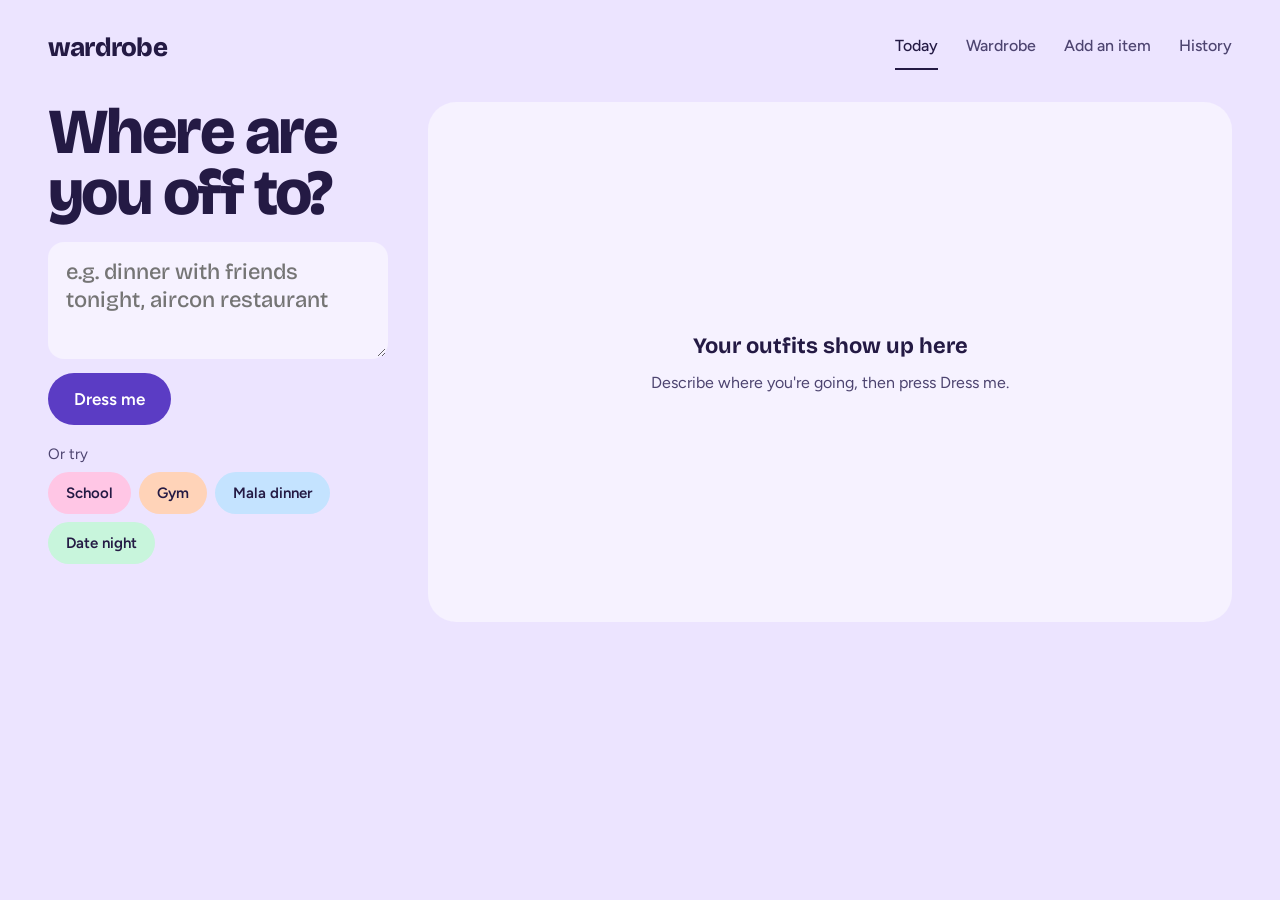
==== web/index.html @ 21bcca90 "Website, feedback loop, swap, thumbnails, docs and cleanup" ====
<!doctype html>
<html lang="en">
<head>
<meta charset="utf-8">
<meta name="viewport" content="width=device-width, initial-scale=1">
<title>Today — wardrobe</title>
<link rel="preconnect" href="https://fonts.googleapis.com">
<link rel="stylesheet" href="https://fonts.googleapis.com/css2?family=Bricolage+Grotesque:opsz,wght@12..96,500;12..96,700;12..96,800&family=Figtree:wght@400;500;600&display=swap">
<link rel="stylesheet" href="style.css?v=31">
</head>
<body>
<header class="site-header">
  <a class="wordmark" href="index.html">wardrobe</a>
  <nav class="site-nav" aria-label="Main">
    <a href="index.html" aria-current="page">Today</a>
    <a href="wardrobe.html">Wardrobe</a>
    <a href="add.html">Add an item</a>
    <a href="history.html">History</a>
  </nav>
</header>

<main class="layout">
  <section class="side" aria-labelledby="ask">
    <h1 class="big" id="ask">Where are you off to?</h1>
    <form id="askForm" style="display: flex; flex-direction: column; gap: 14px">
      <label for="request" class="visually-hidden">Describe your day</label>
      <textarea id="request" class="field" rows="3" placeholder="e.g. dinner with friends tonight, aircon restaurant" required></textarea>
      <button class="btn" id="dressBtn" type="submit" style="align-self: flex-start">Dress me</button>
    </form>
    <div style="display: flex; flex-direction: column; gap: 6px">
      <span class="small muted">Or try</span>
      <div style="display: flex; flex-wrap: wrap; gap: 8px" id="ideas">
        <button type="button" class="chip top">School</button>
        <button type="button" class="chip bottom">Gym</button>
        <button type="button" class="chip footwear">Mala dinner</button>
        <button type="button" class="chip peach">Date night</button>
      </div>
    </div>
    <div class="rail-box" id="railBox" hidden>
      <span class="small muted" id="railTitle">Your wardrobe</span>
      <div class="ward">
        <div class="cab" id="cab">
          <div class="inner" id="rail" aria-hidden="true"></div>
          <button class="door l" type="button" aria-label="Open your wardrobe"><span class="knob"></span></button>
          <button class="door r" type="button" aria-label="Open your wardrobe"><span class="knob"></span></button>
        </div>
        <div class="feet"><span></span><span></span></div>
      </div>
    </div>
    <p class="small muted" id="understood" style="margin: auto 0 0"></p>
  </section>

  <section class="stage" aria-label="Outfits" aria-live="polite">
    <div class="board" id="board">
      <div class="board-empty">
        <h2 class="mid" style="color: var(--ink)">Your outfits show up here</h2>
        <p style="margin: 0">Describe where you're going, then press Dress me.</p>
      </div>
    </div>
    <div class="swap-bar" id="swapBar" hidden></div>
    <div class="thumbs" id="thumbs"></div>
  </section>
</main>

<script src="gsap.min.js"></script>
<script src="common.js?v=31"></script>
<script>
// Today: send the request to POST /outfits and lay out the outfits flat-lay style.
// The latest outfits are remembered, so they're still here after you visit another page.
//
// The show (when GSAP loaded and Reduce Motion is off):
//  1. While the AI thinks, the board flicks through your real clothes like a slot machine,
//     and tiles in "Your wardrobe" light up as if it's looking through them.
//  2. When the outfit arrives, the reels stop one by one on the chosen pieces while their
//     tiles in "Your wardrobe" pulse. Switching outfits flies pieces back into the wardrobe
//     and pulls the next ones out.
//  On phones (no wardrobe panel) the pieces drop onto the board instead.
const BOARD_COLOURS = ["var(--footwear)", "var(--top)", "var(--bottom)"];

// Where each piece sits on the board: [left %, top %, width %, rotation°], by slot.
const LAYOUTS = {
  2: { top: [10, 6, 42, -5], bottom: [56, 4, 26, 4] },
  3: { top: [8, 6, 40, -5], bottom: [50, 4, 22, 4], footwear: [74, 30, 17, -8],
       outerwear: [8, 6, 40, -5] },
  4: { outerwear: [4, 4, 34, -6], top: [30, 18, 30, 5], bottom: [62, 2, 16, -3], footwear: [80, 34, 13, 9] },
};
const SLOT_ORDER = ["outerwear", "top", "bottom", "footwear"];
const MOTION = Boolean(window.gsap) && !matchMedia("(prefers-reduced-motion: reduce)").matches;

const form = document.getElementById("askForm");
const textarea = document.getElementById("request");
const button = document.getElementById("dressBtn");
const board = document.getElementById("board");
const thumbs = document.getElementById("thumbs");
const understood = document.getElementById("understood");
const rail = document.getElementById("rail");
const railBox = document.getElementById("railBox");
const swapBar = document.getElementById("swapBar");

// sessions holds the latest request only: [{text, result, picked, votes}]
let sessions = [];
let active = 0;
const current = () => sessions[active];

// ---- Remember today's outfits in this browser ----
const SAVE_KEY = "wardrobe.today";
const today = () => new Date().toDateString();
function save() {
  try { localStorage.setItem(SAVE_KEY, JSON.stringify({ day: today(), sessions, active })); }
  catch (_) { /* storage blocked: outfits just won't be remembered */ }
}
function restore() {
  try {
    const saved = JSON.parse(localStorage.getItem(SAVE_KEY) || "null");
    if (!saved || saved.day !== today() || !Array.isArray(saved.sessions)) return;
    sessions = saved.sessions;
    active = Math.min(saved.active || 0, sessions.length - 1);
    if (sessions.length) showSession(active);
  } catch (_) { /* unreadable: start fresh */ }
}

// ---- "Your wardrobe" panel: every available item as a small tile ----
let wardrobe = [];   // available items from GET /items
async function loadWardrobe() {
  try {
    wardrobe = (await api("/items")).filter((it) => it.available).sort(byItemNumber);
  } catch (_) { return; }   // no wardrobe panel or shuffle; outfits still work
  document.getElementById("railTitle").textContent = `Your wardrobe · ${wardrobe.length}`;
  railBox.hidden = !wardrobe.length;
  buildWardrobe();
  setDoors(false);   // closed at rest; it opens while the AI is picking
}

// The wardrobe cabinet: a simple grid of everything, inside a cabinet of fixed size.
// As the wardrobe grows the tiles shrink to fit (down to a minimum, then it scrolls),
// so the cabinet always stays the same, sensible size. Each tile is a .rail-tile (data-id).
const MIN_TILE = 18, MAX_TILE = 40, GAP = 4;
function buildWardrobe() {
  if (railBox.hidden) return;
  const width = rail.clientWidth - 12, height = rail.clientHeight - 12;   // minus the inner padding
  let size = MIN_TILE, cols = Math.max(1, Math.floor((width + GAP) / (MIN_TILE + GAP)));
  for (let t = MAX_TILE; t >= MIN_TILE; t--) {            // biggest tiles that still fit everything
    const c = Math.max(1, Math.floor((width + GAP) / (t + GAP)));
    const rows = Math.ceil(wardrobe.length / c);
    if (rows * (t * 4 / 3) + (rows - 1) * GAP <= height) { size = t; cols = c; break; }
  }
  rail.style.setProperty("--tile", `${size}px`);
  rail.style.gridTemplateColumns = `repeat(${cols}, var(--tile))`;
  rail.replaceChildren(...wardrobe.map((it) => el("div", { class: `rail-tile ${categoryClass(it)}`, "data-id": it.id, title: itemName(it) },
    el("img", { src: thumbUrl(it), alt: "", decoding: "async" }))));
  markOut();
}
let resizeTimer;
window.addEventListener("resize", () => { clearTimeout(resizeTimer); resizeTimer = setTimeout(buildWardrobe, 200); });

// Doors: closed at rest, swing open when you press Dress me; click them to open or close.
const cab = document.getElementById("cab");
function setDoors(open) {
  cab.classList.toggle("open", open);
  cab.querySelectorAll(".door").forEach((d) => d.setAttribute("aria-label", open ? "Close your wardrobe" : "Open your wardrobe"));
}
cab.querySelectorAll(".door").forEach((d) => d.addEventListener("click", () => setDoors(!cab.classList.contains("open"))));

// Close the doors once the outfit is on the board (a short beat after it lands).
let closeTimer;
function closeDoorsSoon(delay = 900) {
  clearTimeout(closeTimer);
  closeTimer = setTimeout(() => setDoors(false), MOTION ? delay : 0);
}
function openDoors() {
  clearTimeout(closeTimer);
  const wasOpen = cab.classList.contains("open");
  setDoors(true);
  return wasOpen || !MOTION ? 0 : 0.55;   // seconds to wait for the doors to swing open
}
const railVisible = () => MOTION && !railBox.hidden && rail.offsetParent !== null && cab.classList.contains("open");   // hidden on phones / doors shut
const tileFor = (item) => rail.querySelector(`[data-id="${CSS.escape(String(item.id))}"]`);

// Dim the tiles of the pieces currently on the board ("they're out of the wardrobe").
function markOut() {
  const s = current();
  const ids = new Set();
  if (s && s.result.outfits && s.result.outfits[s.picked])
    Object.values(s.result.outfits[s.picked].items).forEach((it) => ids.add(String(it.id)));
  rail.querySelectorAll(".rail-tile").forEach((t) => t.classList.toggle("out", ids.has(t.dataset.id)));
}

function describeConstraints(c) {
  if (!c) return "";
  const bits = [c.formality.join(" or ")];
  if (c.needs_warm_layer) bits.push("cold indoors");
  if (c.is_active) bits.push("active");
  if (c.is_messy) bits.push("messy food");
  if (c.required_color) bits.push(`all ${c.required_color}`);
  return "Reading it as " + bits.join(", ") + ".";
}

function emptyBoard(title, text) {
  board.style.backgroundColor = "";
  board.replaceChildren(el("div", { class: "board-empty" },
    el("h2", { class: "mid", style: "color: var(--ink)" }, title),
    el("p", { style: "margin: 0" }, text)));
}

// ---- 1. Slot machine while the AI thinks (it lands on the outfit when the answer comes) ----
let shuffle = null;   // {timer, slots}
function startShuffle() {
  const byCat = (cat) => wardrobe.filter((it) => it.category === cat);
  const pools = { top: byCat("top"), bottom: byCat("bottom"), footwear: byCat("footwear") };
  if (!MOTION || !pools.top.length || !pools.bottom.length) {
    emptyBoard("Putting outfits together…", "This takes a few seconds.");
    return;
  }
  board.style.backgroundColor = "var(--panel)";
  const slots = ["top", "bottom", "footwear"].filter((slot) => pools[slot].length).map((slot) => {
    const [left, top, width, rot] = LAYOUTS[3][slot];
    const img = el("img", { class: "piece spin", alt: "", "data-slot": slot,
      style: `left: ${left}%; top: ${top}%; width: ${width}%; max-height: 72%` });
    gsap.set(img, { rotation: rot });
    return { slot, img, pool: pools[slot], i: Math.floor(Math.random() * pools[slot].length) };
  });
  board.replaceChildren(...slots.map((s) => s.img),
    el("p", { class: "board-status" }, "Looking through your wardrobe…"));
  const tick = () => {
    slots.forEach((s) => {
      s.i = (s.i + 1 + Math.floor(Math.random() * 3)) % s.pool.length;
      s.img.src = thumbUrl(s.pool[s.i]);
      gsap.fromTo(s.img, { yPercent: -6 }, { yPercent: 0, duration: 0.12, ease: "power1.out" });
    });
    // a few wardrobe tiles light up, as if it's checking them
    if (railVisible()) {
      const tiles = rail.querySelectorAll(".rail-tile");
      for (let k = 0; k < 3; k++) {
        const t = tiles[Math.floor(Math.random() * tiles.length)];
        if (t) gsap.fromTo(t, { scale: 1.25, backgroundColor: "#FFFFFF" },
                              { scale: 1, backgroundColor: "rgba(255,255,255,0)", duration: 0.5, ease: "power2.out", clearProps: "backgroundColor" });
      }
    }
  };
  tick();
  shuffle = { timer: setInterval(tick, 110), slots };
}

// Land the slot machine on the outfit: each reel slows down and stops on the chosen piece,
// one after another (top, bottom, shoes), sliding into that piece's spot with a bounce,
// while its tile in "Your wardrobe" pulses. Resolves once every reel has stopped.
function landShuffle(outfit, colour) {
  if (!shuffle) return Promise.resolve([]);
  const { timer, slots } = shuffle;
  shuffle = null;
  clearInterval(timer);
  const order = SLOT_ORDER.filter((slot) => outfit.items[slot]);
  const layout = LAYOUTS[order.length] || LAYOUTS[4];
  const label = board.querySelector(".board-status");
  if (label) gsap.to(label, { opacity: 0, duration: 0.25, onComplete: () => label.remove() });
  Object.values(outfit.items).forEach((it) => { new Image().src = imageUrl(it); });   // warm the cache

  const landed = [];
  const stops = slots.map((reel, k) => new Promise((done) => {
    const item = outfit.items[reel.slot];
    if (!item) {                                   // this outfit has no piece for this reel
      gsap.to(reel.img, { opacity: 0, scale: 0.8, duration: 0.3, delay: 0.2, onComplete: () => { reel.img.remove(); done(); } });
      return;
    }
    const stopAt = 450 + k * 380;                  // reels stop one after another
    const begin = performance.now();
    let delay = 90;
    const flick = () => {
      if (performance.now() - begin + delay < stopAt) {     // keep spinning, slowing down
        reel.i = (reel.i + 1) % reel.pool.length;
        reel.img.src = thumbUrl(reel.pool[reel.i]);
        gsap.fromTo(reel.img, { yPercent: -5 }, { yPercent: 0, duration: 0.1 });
        delay *= 1.25;
        setTimeout(flick, delay);
        return;
      }
      // Stop on the chosen piece and settle into its place in the final layout
      const [left, top, width, rot] = layout[reel.slot];
      reel.img.src = imageUrl(item);
      reel.img.alt = `${reel.slot}: ${itemName(item)}`;
      if (k === 0) board.style.backgroundColor = colour;
      gsap.timeline({ onComplete: done })
        .fromTo(reel.img, { yPercent: -14 }, { yPercent: 0, duration: 0.55, ease: "back.out(3)" }, 0)
        .to(reel.img, { left: `${left}%`, top: `${top}%`, width: `${width}%`, rotation: rot,
                        duration: 0.45, ease: "power3.out" }, 0);
      const tile = tileFor(item);
      if (tile) {
        tile.classList.add("out");
        gsap.fromTo(tile, { scale: 1.45 }, { scale: 1, duration: 0.5, ease: "back.out(2)" });
      }
      landed.push(reel.slot);
    };
    setTimeout(flick, delay);
  }));
  return Promise.all(stops).then(() => landed);
}

// ---- Drawing an outfit on the board ----
// mode: "fly" (pieces come out of Your wardrobe), "drop" (fall onto the board), "" (just draw),
// or a list of slots the slot machine has already landed (only the rest animate in).
function renderBoard(mode = "") {
  const s = current();
  const outfit = s.result.outfits[s.picked];
  board.style.backgroundColor = BOARD_COLOURS[s.picked % BOARD_COLOURS.length];
  const slots = SLOT_ORDER.filter((slot) => outfit.items[slot]);
  const layout = LAYOUTS[slots.length] || LAYOUTS[4];
  const pieces = slots.map((slot) => {
    const item = outfit.items[slot];
    const [left, top, width, rot] = layout[slot] || [10, 10, 30, 0];
    const img = el("img", {
      class: "piece", src: imageUrl(item), alt: `${slot}: ${itemName(item)}`,
      style: `left: ${left}%; top: ${top}%; width: ${width}%; max-height: 72%`,
    });
    img.dataset.rot = rot;
    img.dataset.slot = slot;
    img.item = item;
    img.classList.add("swappable");
    img.title = `Tap to try a different ${SWAP_WORDS[slot]}`;
    img.addEventListener("click", () => openSwap(slot));
    if (MOTION) gsap.set(img, { rotation: rot });
    else img.style.transform = `rotate(${rot}deg)`;
    return img;
  });
  const up = el("button", { class: "icon-btn", type: "button", "aria-label": "Good suggestion",
    "aria-pressed": String(s.votes[s.picked] === "up"), onclick: () => vote("up") }, icon("up"));
  const down = el("button", { class: "icon-btn", type: "button", "aria-label": "Not for me",
    "aria-pressed": String(s.votes[s.picked] === "down"), onclick: () => vote("down") }, icon("down"));
  s.worn = s.worn || {};
  s.reasons = s.reasons || {};
  const worn = el("button", { class: "btn wear-btn", type: "button", "aria-pressed": String(Boolean(s.worn[s.picked])),
    onclick: () => wore() }, s.worn[s.picked] ? "✓ Wore it today" : "I wore this");
  // After a 👎: an optional one-tap reason (it decides where the outfit is avoided)
  const why = s.votes[s.picked] === "down" ? el("div", { class: "why" },
    el("span", { class: "why-label" }, "Why?"),
    DOWN_REASONS.map(([value, label]) => el("button", {
      type: "button", class: "why-chip", "aria-pressed": String(s.reasons[s.picked] === value),
      onclick: () => chooseReason(value) }, label))) : null;
  const caption = el("div", { class: "board-caption" },
    el("div", {}, el("h2", {}, outfit.title || `Outfit ${s.picked + 1}`), el("p", {}, outfit.reason),
      outfit.feedback === "up" ? el("p", { class: "liked-note" }, "You liked this one before") : null,
      el("p", { class: "swap-hint" }, "Tip: tap a piece to swap it"),
      why, el("p", { class: "vote-note", id: "voteNote" })),
    el("div", { class: "board-actions" }, worn, up, down));
  board.replaceChildren(...pieces, caption);
  markOut();

  if (!MOTION || !mode) return;
  if (Array.isArray(mode)) {        // the slot machine already put these slots in place
    const rest = pieces.filter((img) => !mode.includes(img.dataset.slot));   // e.g. a jacket: no reel for it
    if (rest.length) dropIn(rest, caption);
    else gsap.fromTo(caption, { y: 18, opacity: 0 }, { y: 0, opacity: 1, duration: 0.35, ease: "power2.out" });
  } else if (mode === "fly" && railVisible()) flyIn(pieces, caption);
  else dropIn(pieces, caption);
}

function dropIn(pieces, caption) {
  gsap.timeline()
    .fromTo(pieces,
      { y: () => -board.clientHeight * 0.6, opacity: 0, scale: 1.08,
        rotation: (i, img) => +img.dataset.rot + (i % 2 ? 22 : -22) },
      { y: 0, opacity: 1, scale: 1, rotation: (i, img) => +img.dataset.rot,
        duration: 0.6, ease: "back.out(1.6)", stagger: 0.09 })
    .fromTo(caption, { y: 18, opacity: 0 }, { y: 0, opacity: 1, duration: 0.35, ease: "power2.out" }, "-=0.3");
}

// A copy of the picture flies between a wardrobe tile and its spot on the board.
function flight(fromRect, toRect, src, rotFrom, rotTo, delay, onDone) {
  const ghost = el("img", { class: "flying", src, alt: "" });
  document.body.append(ghost);
  gsap.set(ghost, { left: fromRect.left, top: fromRect.top, width: fromRect.width, height: fromRect.height, rotation: rotFrom });
  const tl = gsap.timeline({ delay, onComplete: () => { ghost.remove(); onDone && onDone(); } });
  tl.to(ghost, { left: toRect.left, top: toRect.top, width: toRect.width, height: toRect.height,
                 duration: 0.75, ease: "power3.inOut" }, 0)
    .to(ghost, { rotation: rotTo, duration: 0.75, ease: "back.out(2.2)" }, 0)
    .to(ghost, { scale: 1.12, duration: 0.375, ease: "power2.out", yoyo: true, repeat: 1 }, 0);   // lifts mid-air
  return tl;
}

// Untilted box of a board piece, so the ghost lands exactly where the piece is drawn.
function pieceBox(img) {
  const b = board.getBoundingClientRect();
  return { left: b.left + img.offsetLeft, top: b.top + img.offsetTop, width: img.offsetWidth, height: img.offsetHeight };
}

function flyIn(pieces, caption) {
  gsap.set(caption, { opacity: 0, y: 18 });
  let landed = 0;
  pieces.forEach((img, i) => {
    const tile = tileFor(img.item);
    if (!tile) {
      gsap.fromTo(img, { opacity: 0, scale: 0.8 }, { opacity: 1, scale: 1, duration: 0.4, delay: i * 0.12 });
      landed++;
      return;
    }
    gsap.set(img, { opacity: 0 });
    gsap.fromTo(tile, { scale: 1 }, { scale: 1.35, duration: 0.15, yoyo: true, repeat: 1, delay: i * 0.12 });
    const go = () => flight((tile.querySelector("img") || tile).getBoundingClientRect(), pieceBox(img), img.src, 0, +img.dataset.rot, i * 0.12 + 0.1, () => {
      gsap.set(img, { opacity: 1 });
      gsap.fromTo(img, { scale: 1.06 }, { scale: 1, duration: 0.25, ease: "power2.out" });
      if (++landed === pieces.length) gsap.to(caption, { opacity: 1, y: 0, duration: 0.35, ease: "power2.out" });
    });
    img.complete ? go() : img.addEventListener("load", go, { once: true });   // need its size first
  });
  if (landed === pieces.length) gsap.to(caption, { opacity: 1, y: 0, duration: 0.35 });
}

// Pieces on the board fly back into their wardrobe tiles (or drop away on phones).
let leaving = null;
function sendBack() {
  const old = [...board.querySelectorAll(".piece")];
  const caption = board.querySelector(".board-caption");
  if (leaving) leaving.forEach((t) => t.progress(1));
  leaving = null;
  if (!MOTION || !old.length) return 0;
  if (caption) gsap.to(caption, { opacity: 0, y: 12, duration: 0.15 });
  if (!railVisible()) {
    gsap.to(old, { y: 40, opacity: 0, duration: 0.18, ease: "power1.in", stagger: 0.025 });
    return 0.2;
  }
  leaving = old.map((img, i) => {
    const tile = img.item && tileFor(img.item);
    if (!tile) return gsap.to(img, { opacity: 0, duration: 0.15 });
    const from = img.getBoundingClientRect();
    gsap.set(img, { opacity: 0 });
    return flight(from, (tile.querySelector("img") || tile).getBoundingClientRect(), img.src, +img.dataset.rot, 0, i * 0.05, null);
  });
  return 0.25;   // the new pieces can start leaving the wardrobe while these are still flying home
}

function renderThumbs() {
  const s = current();
  thumbs.replaceChildren(...s.result.outfits.map((o, i) => el("button", {
      class: "thumb", type: "button", "aria-pressed": String(i === s.picked),
      style: `background: ${BOARD_COLOURS[i % BOARD_COLOURS.length]}`,
      onclick: () => pickOutfit(i),
    },
    el("span", { class: "thumb-pics" },
      SLOT_ORDER.filter((slot) => o.items[slot]).map((slot) => el("img", { src: thumbUrl(o.items[slot]), alt: "" }))),
    el("span", { class: "thumb-title" }, o.title || `Outfit ${i + 1}`))));
}

// Switching outfits: the current pieces go home, the next ones come out.
function pickOutfit(i) {
  const s = current();
  if (i === s.picked) return;
  closeSwap();
  const opening = openDoors();          // open up so pieces can go back and come out
  s.picked = i;
  renderThumbs();
  save();
  setTimeout(() => {
    if (current() !== s || s.picked !== i) return;
    const wait = sendBack();
    setTimeout(() => {
      if (current() !== s || s.picked !== i) return;
      renderBoard("fly");
      closeDoorsSoon(1500);              // after the new pieces have flown out
    }, wait * 1000);
  }, opening * 1000);
}

function showSession(i, mode = "") {
  active = i;
  const s = current();
  textarea.value = s.text;
  understood.textContent = describeConstraints(s.result.constraints);
  if (!(s.result.outfits || []).length) {
    emptyBoard("No complete outfit this time", s.result.message || "Try describing your day differently.");
    thumbs.replaceChildren();
    markOut();
  } else {
    renderBoard(mode);
    renderThumbs();
  }
  save();
}

// ---- Swap one piece: tap a piece, pick one of 3 alternatives; the rest of the outfit stays ----
const SWAP_WORDS = { top: "top", bottom: "bottom", outerwear: "layer", footwear: "pair of shoes" };
let swapToken = 0;

function closeSwap() {
  swapToken++;
  swapBar.hidden = true;
  swapBar.replaceChildren();
  board.querySelectorAll(".piece.swapping").forEach((p) => p.classList.remove("swapping"));
}

async function openSwap(slot) {
  const s = current(), picked = s.picked, outfit = s.result.outfits[picked];
  const token = ++swapToken;
  board.querySelectorAll(".piece").forEach((p) => p.classList.toggle("swapping", p.dataset.slot === slot));
  const cancel = el("button", { class: "link-btn", type: "button", onclick: closeSwap }, "Cancel");
  swapBar.hidden = false;
  swapBar.replaceChildren(el("div", { class: "swap-head" },
    el("strong", {}, `Other ${slot === "footwear" ? "shoes" : SWAP_WORDS[slot] + "s"} for this outfit`), cancel),
    el("p", { class: "muted", style: "margin: 0" }, "Finding options that go with the rest…"));
  try {
    const items = Object.fromEntries(Object.entries(outfit.items).map(([k, it]) => [k, it.id]));
    const res = await api("/outfits/swap", { method: "POST", headers: { "Content-Type": "application/json" },
      body: JSON.stringify({ request: s.text, items, slot, constraints: s.result.constraints, n: 3 }) });
    if (token !== swapToken || current() !== s || s.picked !== picked) return;   // you moved on meanwhile
    if (!res.options.length) {
      swapBar.replaceChildren(el("div", { class: "swap-head" },
        el("strong", {}, `No other ${slot === "footwear" ? "shoes" : SWAP_WORDS[slot] + "s"} fit this outfit right now`), cancel));
      return;
    }
    swapBar.replaceChildren(el("div", { class: "swap-head" },
      el("strong", {}, `Pick another ${SWAP_WORDS[slot]}`), cancel),
      el("div", { class: "swap-options" }, res.options.map((opt) => el("button", {
          type: "button", class: `swap-option ${categoryClass(opt.item)}`, onclick: () => applySwap(slot, opt) },
        el("img", { src: thumbUrl(opt.item), alt: "" }),
        el("span", { class: "swap-text" }, el("strong", {}, itemName(opt.item)), el("span", {}, opt.reason))))));
    if (MOTION) gsap.from(swapBar.querySelectorAll(".swap-option"), { y: 12, opacity: 0, duration: 0.3, stagger: 0.06 });
  } catch (err) {
    if (token !== swapToken) return;
    swapBar.replaceChildren(el("div", { class: "swap-head" },
      el("strong", {}, `Couldn't find options: ${err.message}`), cancel));
  }
}

function applySwap(slot, opt) {
  const s = current(), picked = s.picked, outfit = s.result.outfits[picked];
  const old = board.querySelector(`.piece[data-slot="${slot}"]`);
  const swapIn = () => {
    outfit.items = opt.items;               // the same outfit, with the new piece
    outfit.feedback = null;                 // it's a new combination: start its votes fresh
    s.votes[picked] = null;
    s.reasons && (s.reasons[picked] = null);
    s.worn && (s.worn[picked] = false);
    closeSwap();
    renderBoard();
    renderThumbs();
    save();
    const fresh = board.querySelector(`.piece[data-slot="${slot}"]`);
    if (MOTION && fresh) gsap.fromTo(fresh, { y: -60, opacity: 0, scale: 1.08, rotation: +fresh.dataset.rot - 14 },
      { y: 0, opacity: 1, scale: 1, rotation: +fresh.dataset.rot, duration: 0.55, ease: "back.out(1.8)" });
    note(`Swapped in the ${itemName(opt.item)}.`);
  };
  if (MOTION && old) gsap.to(old, { y: 40, opacity: 0, duration: 0.2, ease: "power1.in", onComplete: swapIn });
  else swapIn();
}

// ---- The feedback loop: 👍 / 👎 (+ reason) and "I wore this" are saved on the server,
// and the outfit engine learns from them (see gpt_outfit_engine.py). ----
const DOWN_REASONS = [["colours clash", "Colours clash"], ["don't like a piece", "Don't like a piece"],
  ["too formal", "Too formal"], ["too casual", "Too casual"], ["not for this occasion", "Not for this occasion"]];

function outfitInfo(s) {
  const outfit = s.result.outfits[s.picked];
  return { item_ids: Object.values(outfit.items).map((it) => it.id),
           formality: (s.result.constraints || {}).formality || [], request: s.text, title: outfit.title };
}

function note(text, isError = false) {
  const el_ = document.getElementById("voteNote");
  if (!el_) return;
  el_.textContent = text;
  el_.classList.toggle("error", isError);
  if (MOTION) gsap.fromTo(el_, { opacity: 0 }, { opacity: 1, duration: 0.2 });
}

async function sendVote(s, picked, vote, reason = null) {
  const body = { ...outfitInfo({ ...s, picked }), vote, reason };
  await api("/feedback", { method: "POST", headers: { "Content-Type": "application/json" }, body: JSON.stringify(body) });
}

async function vote(kind) {
  const s = current(), picked = s.picked;
  const before = { vote: s.votes[picked], reason: s.reasons && s.reasons[picked] };
  s.votes[picked] = s.votes[picked] === kind ? null : kind;
  s.reasons = s.reasons || {};
  s.reasons[picked] = null;
  renderBoard();
  save();
  try {
    await sendVote(s, picked, s.votes[picked]);
    note(s.votes[picked] === "up" ? "Saved. I'll suggest more like this."
       : s.votes[picked] === "down" ? "Saved. Tell me why if you like, or leave it."
       : "Vote removed.");
  } catch (err) {
    s.votes[picked] = before.vote;
    s.reasons[picked] = before.reason;
    renderBoard();
    save();
    note(`Couldn't save your vote: ${err.message}`, true);
  }
}

async function chooseReason(reason) {
  const s = current(), picked = s.picked;
  s.reasons[picked] = s.reasons[picked] === reason ? null : reason;
  renderBoard();
  save();
  try {
    await sendVote(s, picked, "down", s.reasons[picked]);
    note(!s.reasons[picked] ? "Reason removed."
       : ["colours clash", "don't like a piece"].includes(reason) ? "Got it. I won't suggest this outfit again."
       : "Got it. I won't suggest it for this kind of occasion, but it can come back for others.");
  } catch (err) {
    note(`Couldn't save the reason: ${err.message}`, true);
  }
}

async function wore() {
  const s = current(), picked = s.picked;
  s.worn = s.worn || {};
  s.wearLiked = s.wearLiked || {};   // was the 👍 added by "I wore this"? (then undo removes it too)
  const now = !s.worn[picked];
  const before = { vote: s.votes[picked], reason: s.reasons && s.reasons[picked], wearLiked: s.wearLiked[picked] };
  const undoLike = !now && s.wearLiked[picked] && s.votes[picked] === "up";
  s.worn[picked] = now;
  if (now) {
    s.wearLiked[picked] = s.votes[picked] !== "up";
    s.votes[picked] = "up";
    s.reasons && (s.reasons[picked] = null);
  } else if (undoLike) {
    s.votes[picked] = null;
    s.wearLiked[picked] = false;
  }
  renderBoard();
  save();
  try {
    await api("/wears", { method: "POST", headers: { "Content-Type": "application/json" },
                          body: JSON.stringify({ ...outfitInfo(s), worn: now }) });
    if (undoLike) await sendVote(s, picked, null);   // take back the like the wear added
    note(now ? "Nice! Counted as a like. I'll rest this outfit for a week and give its pieces a few days off."
             : undoLike ? "Okay, removed today's wear and the like it added." : "Okay, removed today's wear.");
  } catch (err) {
    s.worn[picked] = !now;
    s.votes[picked] = before.vote;
    s.reasons && (s.reasons[picked] = before.reason);
    s.wearLiked[picked] = before.wearLiked;
    renderBoard();
    save();
    note(`Couldn't save that: ${err.message}`, true);
  }
}

async function dressMe(text) {
  closeSwap();
  button.disabled = true;
  button.textContent = "Dressing you…";
  thumbs.replaceChildren();
  const wait = sendBack();
  openDoors();   // the wardrobe swings open while the AI looks through it
  const started = setTimeout(startShuffle, Math.max(wait * 1000 + 300, MOTION ? 650 : 0));
  rail.querySelectorAll(".rail-tile.out").forEach((t) => t.classList.remove("out"));
  try {
    const result = await api("/outfits", {
      method: "POST", headers: { "Content-Type": "application/json" },
      body: JSON.stringify({ request: text, n: 3 }),
    });
    clearTimeout(started);
    const votes = {};
    (result.outfits || []).forEach((o, i) => { if (o.feedback === "up") votes[i] = "up"; });   // liked before
    sessions = [{ text, result, picked: 0, votes, reasons: {}, worn: {} }];   // replaces the previous outfits
    const first = (result.outfits || [])[0];
    let mode = "fly";
    if (first && shuffle) mode = await landShuffle(first, BOARD_COLOURS[0]);   // reels stop on the outfit
    else if (shuffle) { clearInterval(shuffle.timer); shuffle = null; }
    showSession(0, mode);
    closeDoorsSoon(Array.isArray(mode) ? 900 : 1600);   // outfit is on the board: close up
  } catch (err) {
    clearTimeout(started);
    shuffle && clearInterval(shuffle.timer);
    shuffle = null;
    closeDoorsSoon(0);
    emptyBoard("Couldn't get outfits", `${err.message}. Check the server is running, then try again.`);
  } finally {
    button.disabled = false;
    button.textContent = "Dress me";
  }
}

form.addEventListener("submit", (e) => {
  e.preventDefault();
  if (textarea.value.trim()) dressMe(textarea.value.trim());
});
document.querySelectorAll("#ideas button").forEach((b) => b.addEventListener("click", () => {
  textarea.value = b.textContent.toLowerCase();
  dressMe(textarea.value);
}));
restore();
loadWardrobe();
</script>
</body>
</html>
---- web/style.css ----
/* Wardrobe — "Lilac & sky" look (Direction A flat-lay layout).
   Category colours carry meaning everywhere: tops pink, bottoms peach, shoes sky.
   Mint (the --peach variable) marks things that need you: laundry, edited tags, "your check". */

:root {
  --ground: #ECE4FF;
  --panel: #F6F2FF;
  --ink: #241A44;
  --muted: #4D4470;
  --accent: #5B3CC4;
  --accent-hover: #4A2FA8;
  --on-accent: #FFFFFF;
  --top: #FFC6E5;
  --bottom: #FFD3B8;
  --footwear: #C4E3FF;
  --peach: #C8F5DC;
  --shadow: rgba(36, 26, 68, 0.22);
  --display: 'Bricolage Grotesque', system-ui, sans-serif;
  --body: 'Figtree', system-ui, sans-serif;
}

* { box-sizing: border-box; }
[hidden] { display: none !important; }   /* hidden always wins, even on buttons and flex rows */

body {
  margin: 0;
  background: var(--ground);
  color: var(--ink);
  font-family: var(--body);
  font-size: 16px;
  line-height: 1.5;
}

a { color: inherit; }
img { display: block; }
:focus-visible { outline: 3px solid var(--accent); outline-offset: 2px; }

.visually-hidden {
  position: absolute; width: 1px; height: 1px; overflow: hidden;
  clip: rect(0 0 0 0); white-space: nowrap;
}

/* ---------- Header ---------- */
.site-header {
  display: flex; flex-wrap: wrap; align-items: center; justify-content: space-between;
  gap: 12px; padding: 24px 48px 0;
}
.wordmark {
  font-family: var(--display); font-weight: 800; font-size: 26px;
  letter-spacing: -0.03em; text-decoration: none;
}
.site-nav { display: flex; gap: 28px; font-weight: 500; }
.site-nav a { color: var(--muted); text-decoration: none; padding: 10px 0; border-bottom: 2px solid transparent; }
.site-nav a[aria-current="page"] { color: var(--ink); border-bottom-color: var(--ink); }

/* ---------- Two-column page ---------- */
.layout {
  display: flex; flex-wrap: wrap; align-content: flex-start; gap: 40px;
  padding: 32px 48px 48px; min-height: calc(100vh - 90px);
}
.side { flex: 1 1 340px; max-width: 420px; display: flex; flex-direction: column; gap: 18px; }
.stage { flex: 999 1 520px; min-width: 0; display: flex; flex-direction: column; gap: 16px; }

h1.big {
  margin: 0; font-family: var(--display); font-weight: 800;
  font-size: clamp(44px, 6vw, 64px); line-height: 0.95; letter-spacing: -0.04em;
}
h2.mid { margin: 0; font-family: var(--display); font-weight: 700; font-size: 22px; }
.muted { color: var(--muted); }
.small { font-size: 15px; }

/* ---------- Controls ---------- */
.btn {
  display: inline-flex; align-items: center; justify-content: center; gap: 8px;
  min-height: 52px; padding: 0 26px; border: 0; border-radius: 999px;
  background: var(--accent); color: var(--on-accent);
  font: inherit; font-size: 17px; font-weight: 600; text-decoration: none; cursor: pointer;
}
.btn:hover { background: var(--accent-hover); }
.btn:disabled { opacity: 0.55; cursor: wait; }
.btn-ghost {
  background: transparent; color: var(--ink); border: 1.5px solid var(--ink); font-weight: 500;
}
.btn-ghost:hover { background: var(--panel); }
.btn-dark { background: var(--ink); color: var(--ground); }
.btn-dark:hover { background: #33275C; }
.icon-btn {
  width: 48px; height: 48px; border: 0; border-radius: 999px; background: #FFFFFF; color: var(--ink);
  display: inline-flex; align-items: center; justify-content: center; cursor: pointer;
}
.icon-btn[aria-pressed="true"] { background: var(--ink); color: var(--ground); }

.chip {
  min-height: 42px; padding: 0 16px; border: 2px solid transparent; border-radius: 999px;
  background: var(--panel); color: var(--ink); font: inherit; font-size: 15px; font-weight: 600; cursor: pointer;
}
.chip[aria-pressed="true"] { border-color: var(--ink); }
.chip.top { background: var(--top); }
.chip.bottom { background: var(--bottom); }
.chip.footwear { background: var(--footwear); }
.chip.peach { background: var(--peach); }

.field {
  width: 100%; min-height: 50px; padding: 0 16px; border: 2px solid transparent; border-radius: 16px;
  background: var(--panel); color: var(--ink); font: inherit; font-size: 16px;
}
textarea.field {
  padding: 14px 16px; resize: vertical; min-height: 110px;
  font-family: var(--display); font-size: 22px; line-height: 1.3; font-weight: 500;
}
select.field { cursor: pointer; }
.field.edited { border-color: var(--accent); }

.check { display: flex; align-items: center; gap: 10px; min-height: 44px; cursor: pointer; }
.check input { width: 20px; height: 20px; accent-color: var(--accent); }

.note {
  font-size: 12px; padding: 1px 8px; border-radius: 999px; background: var(--peach);
}
.message { padding: 14px 18px; border-radius: 16px; background: var(--panel); }
.message.error { background: var(--peach); }

/* ---------- Flat-lay board ---------- */
.board {
  position: relative; flex: 1; min-height: 520px; border-radius: 28px; overflow: hidden;
  background-color: var(--panel); transition: background-color 0.35s ease;
}
.board .piece {
  position: absolute; object-fit: contain;
  filter: drop-shadow(0 10px 14px var(--shadow));
}
.board-caption {
  z-index: 1000;
  position: absolute; left: 28px; right: 28px; bottom: 24px;
  display: flex; flex-wrap: wrap; align-items: flex-end; justify-content: space-between; gap: 16px;
}
.board-caption h2 {
  margin: 0; font-family: var(--display); font-weight: 700; font-size: 34px;
  letter-spacing: -0.02em; line-height: 1.05;
}
.board-caption p { margin: 6px 0 0; font-size: 15px; max-width: 46ch; }
.board-actions { display: flex; align-items: center; gap: 8px; }
.wear-btn { min-height: 48px; padding: 0 18px; font-size: 15px; background: #FFFFFF; color: var(--ink); }
.wear-btn:hover { background: var(--panel); }
.wear-btn[aria-pressed="true"] { background: var(--ink); color: var(--ground); }
.why { display: flex; flex-wrap: wrap; align-items: center; gap: 6px; margin-top: 10px; }
.why-label { font-size: 14px; font-weight: 600; }
.why-chip {
  min-height: 34px; padding: 0 12px; border: 1.5px solid transparent; border-radius: 999px;
  background: rgba(255, 255, 255, 0.85); color: var(--ink); font: inherit; font-size: 13px; font-weight: 600; cursor: pointer;
}
.why-chip[aria-pressed="true"] { background: var(--ink); color: var(--ground); }
.liked-note { font-size: 13px !important; font-weight: 600; margin-top: 6px !important; }
.vote-note { font-size: 13px !important; min-height: 1.2em; margin-top: 6px !important; }
.vote-note.error { color: #8A1C3A; font-weight: 600; }
.board-empty {
  position: absolute; inset: 0; display: flex; flex-direction: column; align-items: center;
  justify-content: center; gap: 8px; padding: 32px; text-align: center; color: var(--muted);
}

/* "Your wardrobe" panel on Today: the pieces fly out of here */
.rail-box { display: flex; flex-direction: column; gap: 8px; }
/* The wardrobe cabinet (option C): lilac cabinet, doors that swing open */
.ward { perspective: 1100px; }
.cab { position: relative; padding: 9px; border-radius: 20px 20px 10px 10px; background: #CFC0F5;
       box-shadow: inset 0 -4px 0 #B9A8E8, 0 10px 22px var(--shadow); }
.cab .inner {
  height: 300px; padding: 6px; overflow-y: auto; border-radius: 13px 13px 6px 6px; background: var(--panel);
  display: grid; justify-content: space-evenly; align-content: center; gap: 4px; --tile: 32px;
}
.rail-tile { width: var(--tile); height: calc(var(--tile) * 4 / 3); border-radius: 6px;
             display: flex; align-items: center; justify-content: center; }
.rail-tile img { width: 100%; height: 100%; object-fit: contain; transition: opacity 0.3s;
                 filter: drop-shadow(0 2px 3px rgba(36, 26, 68, 0.18)); }
.rail-tile.out img { opacity: 0.15; }
.door {
  position: absolute; top: 9px; bottom: 9px; width: calc(50% - 9px); z-index: 3; padding: 0; border: 0; cursor: pointer;
  background: linear-gradient(140deg, #D4C6F7, #B8A6EC); box-shadow: 0 8px 18px rgba(36, 26, 68, 0.22);
  transition: transform 0.75s cubic-bezier(0.3, 0.9, 0.3, 1.1), box-shadow 0.75s;
}
.door::before { content: ""; position: absolute; inset: 14px 12px; border: 2px solid rgba(255, 255, 255, 0.45); border-radius: 8px; }
.door.l { left: 9px; border-radius: 13px 4px 4px 6px; transform-origin: left center; }
.door.r { right: 9px; border-radius: 4px 13px 6px 4px; transform-origin: right center; }
.knob { position: absolute; top: 50%; width: 7px; height: 24px; margin-top: -12px; border-radius: 5px; background: #FFFFFF;
        box-shadow: 0 2px 4px rgba(36, 26, 68, 0.25); }
.door.l .knob { right: 9px; }
.door.r .knob { left: 9px; }
.cab.open .door.l { transform: rotateY(-104deg); box-shadow: none; }
.cab.open .door.r { transform: rotateY(104deg); box-shadow: none; }
.feet { display: flex; justify-content: space-between; padding: 0 22px; }
.feet span { width: 22px; height: 7px; border-radius: 0 0 6px 6px; background: #B9A8E8; }
@media (prefers-reduced-motion: reduce) { .door { transition: none; } }
.board-status {
  position: absolute; left: 0; right: 0; bottom: 28px; margin: 0; text-align: center;
  font-family: var(--display); font-weight: 700; font-size: 20px; color: var(--ink);
}
.flying {
  position: fixed; z-index: 50; object-fit: contain; pointer-events: none; margin: 0;
  filter: drop-shadow(0 18px 22px var(--shadow));
}
.thumbs { display: grid; grid-template-columns: repeat(auto-fit, minmax(180px, 1fr)); gap: 12px; }
.thumb {
  display: flex; flex-direction: column; align-items: flex-start; gap: 6px; padding: 12px 14px;
  border: 2px solid transparent; border-radius: 18px; color: var(--ink); font: inherit;
  text-align: left; cursor: pointer;
}
.thumb[aria-pressed="true"] { border-color: var(--ink); }
.thumb-pics { display: flex; gap: 4px; height: 56px; align-items: center; }
.thumb-pics img { height: 52px; width: 44px; object-fit: contain; }
.thumb-title { font-weight: 600; font-size: 15px; }

/* ---------- Wardrobe grid ---------- */
.grid {
  list-style: none; margin: 0; padding: 0; display: grid;
  grid-template-columns: repeat(auto-fill, minmax(190px, 1fr)); grid-auto-rows: 240px; gap: 14px;
}
.tile { border-radius: 22px; overflow: hidden; }
.tile.top { background: var(--top); }
.tile.bottom { background: var(--bottom); }
.tile.footwear { background: var(--footwear); }
.tile a { display: flex; flex-direction: column; height: 100%; padding: 14px; text-decoration: none; }
.tile-pic { position: relative; flex: 1; min-height: 0; display: flex; align-items: center; justify-content: center; }
.tile-pic img {
  max-width: 82%; max-height: 100%; object-fit: contain;
  filter: drop-shadow(0 8px 10px var(--shadow));
}
.tile.away .tile-pic img { opacity: 0.45; }
.tile a { position: relative; }
.tile.picked { outline: 3px solid var(--ink); outline-offset: -3px; }
.tick {
  position: absolute; top: 10px; right: 10px; z-index: 1; width: 28px; height: 28px; border-radius: 999px;
  display: flex; align-items: center; justify-content: center; font-weight: 700;
  background: #FFFFFF; border: 2px solid var(--ink); color: var(--ground);
}
.tile.picked .tick { background: var(--ink); }
.badge {
  position: absolute; top: 0; left: 0; font-size: 13px; font-weight: 600;
  padding: 4px 10px; border-radius: 999px; background: var(--peach);
}
.badge.unworn { left: auto; right: 0; background: #FFFFFF; font-weight: 500; }
.badge + .badge.unworn { top: 0; }
.unworn-chip { align-self: flex-start; background: #FFFFFF; }
.tile-name { font-family: var(--display); font-weight: 700; font-size: 17px; line-height: 1.15; }
.tile-tags { font-size: 14px; color: var(--muted); }

/* ---------- Item page ---------- */
.tag-grid { display: grid; grid-template-columns: repeat(2, minmax(0, 1fr)); gap: 12px; }
.tag-grid label { font-size: 14px; font-weight: 600; }
.tag-head { display: flex; align-items: baseline; justify-content: space-between; gap: 6px; margin-bottom: 4px; }
.colour-boxes { display: flex; flex-wrap: wrap; gap: 6px 14px; }
.photo-board {
  position: relative; flex: 1; min-height: 480px; border-radius: 28px;
  display: flex; align-items: center; justify-content: center; background: var(--panel);
}
.photo-board.top { background: var(--top); }
.photo-board.bottom { background: var(--bottom); }
.photo-board.footwear { background: var(--footwear); }
.photo-board img {
  max-width: 70%; max-height: 80%; object-fit: contain; transform: rotate(-4deg);
  filter: drop-shadow(0 14px 18px var(--shadow));
}

/* ---------- Add page ---------- */
.drop {
  flex: 0 0 auto; min-height: 300px; display: flex; flex-direction: column; align-items: center; justify-content: center;
  gap: 10px; padding: 24px; border: 2.5px dashed #8F86D9; border-radius: 28px; background: var(--panel);
  text-align: center; cursor: pointer;
}
.drop.over { background: #FFFFFF; border-color: var(--accent); }
.steps { list-style: none; margin: 0; padding: 0; display: flex; flex-wrap: wrap; gap: 8px; }
.steps li {
  display: inline-flex; align-items: center; gap: 6px; min-height: 36px; padding: 0 14px;
  border-radius: 999px; font-size: 14px; font-weight: 600; background: var(--panel);
}
.steps li.done { background: var(--bottom); }
.steps li.now { background: var(--peach); }
.queue { list-style: none; margin: 0; padding: 0; display: flex; flex-direction: column; gap: 8px; }
.queue li {
  display: grid; grid-template-columns: 48px minmax(0, 1fr) auto; align-items: center; gap: 12px;
  padding: 8px 14px 8px 8px; border-radius: 16px; background: var(--panel);
}
.queue li.now { background: #FFFFFF; }
.queue li.done { background: #FFFFFF; }
.queue li.done.top { background: var(--top); }
.queue li.done.bottom { background: var(--bottom); }
.queue li.done.footwear { background: var(--footwear); }
.queue li.problem { background: var(--peach); }
.row-tools { display: flex; align-items: center; gap: 14px; font-size: 14px; font-weight: 600; }
.link-btn {
  min-height: 36px; padding: 0; border: 0; background: none; color: var(--ink);
  font: inherit; text-decoration: underline; cursor: pointer;
}
.name-field {
  width: 100%; min-height: 40px; padding: 0 10px; border: 2px solid transparent; border-radius: 10px;
  background: #FFFFFF; color: var(--ink); font: inherit; font-size: 15px; font-weight: 600;
}
.name-field:focus { border-color: var(--accent); outline: none; }
.queue li[tabindex] { cursor: pointer; }
.queue li.viewing { outline: 3px solid var(--ink); outline-offset: -3px; }
.board-tools { position: absolute; top: 16px; left: 16px; display: flex; gap: 8px; }
.board-tools .chip { background: #FFFFFF; min-height: 38px; }
.board-link { position: absolute; bottom: 16px; right: 18px; font-size: 14px; font-weight: 600; }
.camera { display: flex; flex-direction: column; gap: 10px; }
.camera video { width: 100%; border-radius: 20px; background: var(--ink); aspect-ratio: 4 / 3; object-fit: cover; }
.queue img { width: 48px; height: 48px; object-fit: contain; border-radius: 10px; }
.tag-chips { list-style: none; margin: 0; padding: 0; display: flex; flex-wrap: wrap; gap: 8px; }
.tag-chips li { padding: 6px 12px; border-radius: 999px; background: #FFFFFF; font-size: 14px; }

/* ---------- Swap one piece (Today) ---------- */
.board .piece.swappable { cursor: pointer; transition: filter 0.2s; }
.board .piece.swappable:hover { filter: drop-shadow(0 14px 18px var(--shadow)) brightness(1.04); }
.board .piece.swapping { filter: drop-shadow(0 0 0 #FFFFFF) drop-shadow(0 0 10px #FFFFFF) drop-shadow(0 12px 16px var(--shadow)); }
.swap-hint { font-size: 13px !important; color: var(--muted); margin-top: 6px !important; }
.swap-bar { display: flex; flex-direction: column; gap: 10px; padding: 14px 16px; border-radius: 22px; background: var(--panel); }
.swap-head { display: flex; align-items: center; justify-content: space-between; gap: 12px; }
.swap-options { display: grid; grid-template-columns: repeat(auto-fit, minmax(200px, 1fr)); gap: 10px; }
.swap-option {
  display: flex; align-items: center; gap: 12px; padding: 10px 12px; border: 2px solid transparent; border-radius: 18px;
  background: #FFFFFF; color: var(--ink); font: inherit; text-align: left; cursor: pointer;
}
.swap-option.top { background: var(--top); }
.swap-option.bottom { background: var(--bottom); }
.swap-option.footwear { background: var(--footwear); }
.swap-option:hover { border-color: var(--ink); }
.swap-option img { width: 56px; height: 64px; object-fit: contain; flex: none; filter: drop-shadow(0 4px 6px var(--shadow)); }
.swap-text { display: flex; flex-direction: column; gap: 2px; font-size: 13px; min-width: 0; }
.swap-text strong { font-size: 15px; }

/* ---------- History page ---------- */
.history { list-style: none; margin: 0; padding: 0; display: flex; flex-direction: column; gap: 10px; }
.history-card {
  display: grid; grid-template-columns: auto minmax(0, 1fr) auto; align-items: center; gap: 16px;
  padding: 12px 16px; border-radius: 20px; background: var(--panel);
}
.history-card.liked { background: var(--top); }
.history-card.disliked { background: var(--bottom); }
.history-card.worn { background: var(--footwear); }
.history-pics { display: flex; gap: 4px; }
.history-pics img { width: 48px; height: 56px; object-fit: contain; filter: drop-shadow(0 4px 5px var(--shadow)); }
.history-text { display: flex; flex-direction: column; gap: 4px; min-width: 0; font-size: 15px; }
.history-text .muted { font-size: 13px; }
.history-actions { display: flex; align-items: center; gap: 8px; }
.reason-select { min-height: 38px; max-width: 220px; font-size: 14px; border-radius: 12px; background: #FFFFFF; }

/* ---------- Phones ---------- */
@media (max-width: 720px) {
  .site-header { padding: 16px 16px 0; }
  .site-nav { gap: 16px; }
  .layout { padding: 20px 16px 32px; gap: 24px; }
  .side { max-width: none; }
  .board { min-height: 420px; }
  .rail-box { display: none; }   /* phones: no wardrobe panel, pieces drop in instead */
  .board-caption h2 { font-size: 26px; }
  .tag-grid { grid-template-columns: 1fr; }
  .grid { grid-template-columns: repeat(2, minmax(0, 1fr)); grid-auto-rows: 210px; }
  .photo-first .stage { order: -1; }
  .photo-board { min-height: 320px; }
  .history-card { grid-template-columns: 1fr; }
}

@media (prefers-reduced-motion: reduce) {
  * { transition: none !important; animation: none !important; }
}
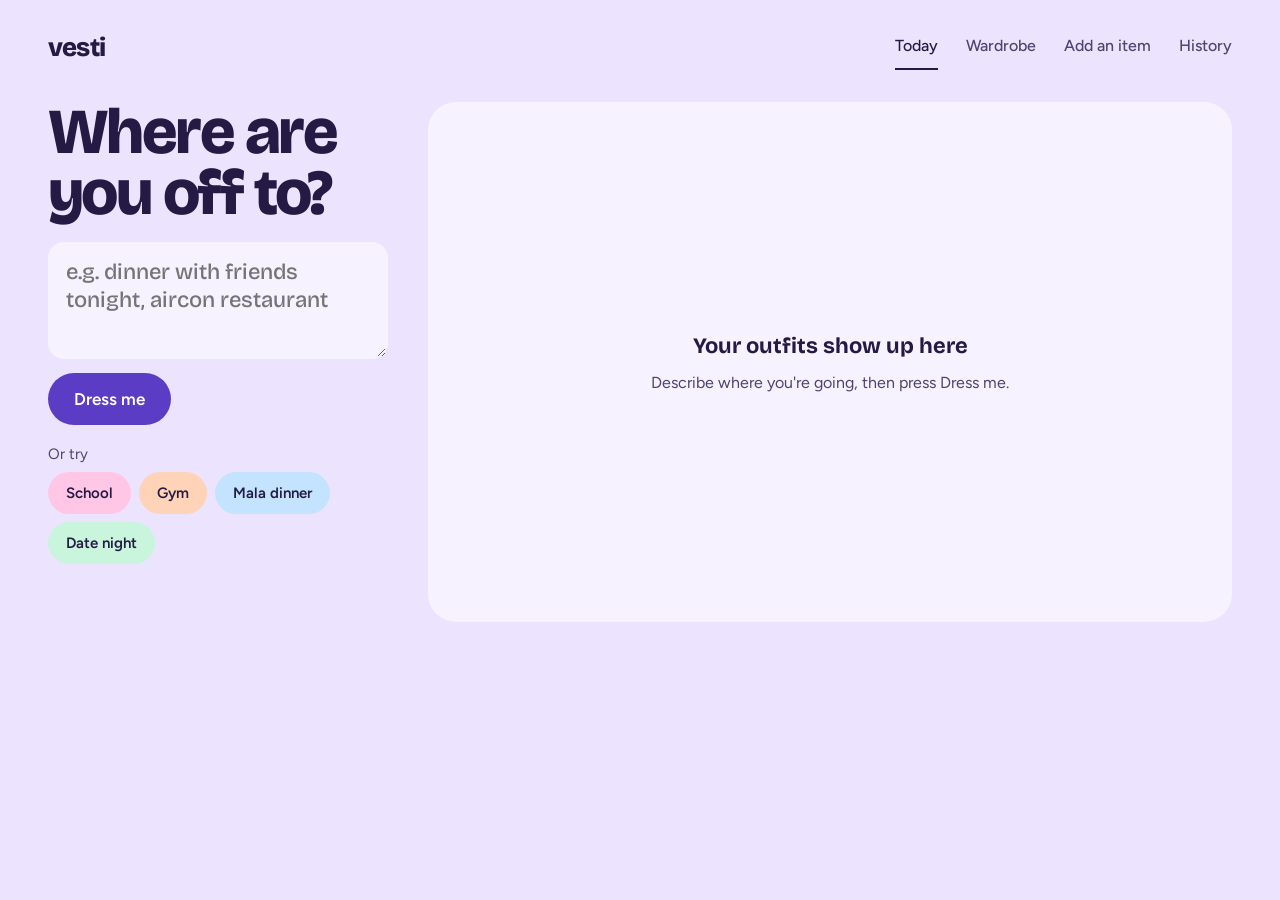
==== commit a03a707a: "Rename app to Vesti" ====
--- a/web/index.html
+++ b/web/index.html
@@ -3,14 +3,14 @@
 <head>
 <meta charset="utf-8">
 <meta name="viewport" content="width=device-width, initial-scale=1">
-<title>Today — wardrobe</title>
+<title>Today — Vesti</title>
 <link rel="preconnect" href="https://fonts.googleapis.com">
 <link rel="stylesheet" href="https://fonts.googleapis.com/css2?family=Bricolage+Grotesque:opsz,wght@12..96,500;12..96,700;12..96,800&family=Figtree:wght@400;500;600&display=swap">
 <link rel="stylesheet" href="style.css?v=31">
 </head>
 <body>
 <header class="site-header">
-  <a class="wordmark" href="index.html">wardrobe</a>
+  <a class="wordmark" href="index.html">vesti</a>
   <nav class="site-nav" aria-label="Main">
     <a href="index.html" aria-current="page">Today</a>
     <a href="wardrobe.html">Wardrobe</a>
@@ -542,7 +542,7 @@
 }
 
 // ---- The feedback loop: 👍 / 👎 (+ reason) and "I wore this" are saved on the server,
-// and the outfit engine learns from them (see gpt_outfit_engine.py). ----
+// and the outfit engine learns from them (see outfit_engine.py). ----
 const DOWN_REASONS = [["colours clash", "Colours clash"], ["don't like a piece", "Don't like a piece"],
   ["too formal", "Too formal"], ["too casual", "Too casual"], ["not for this occasion", "Not for this occasion"]];
 
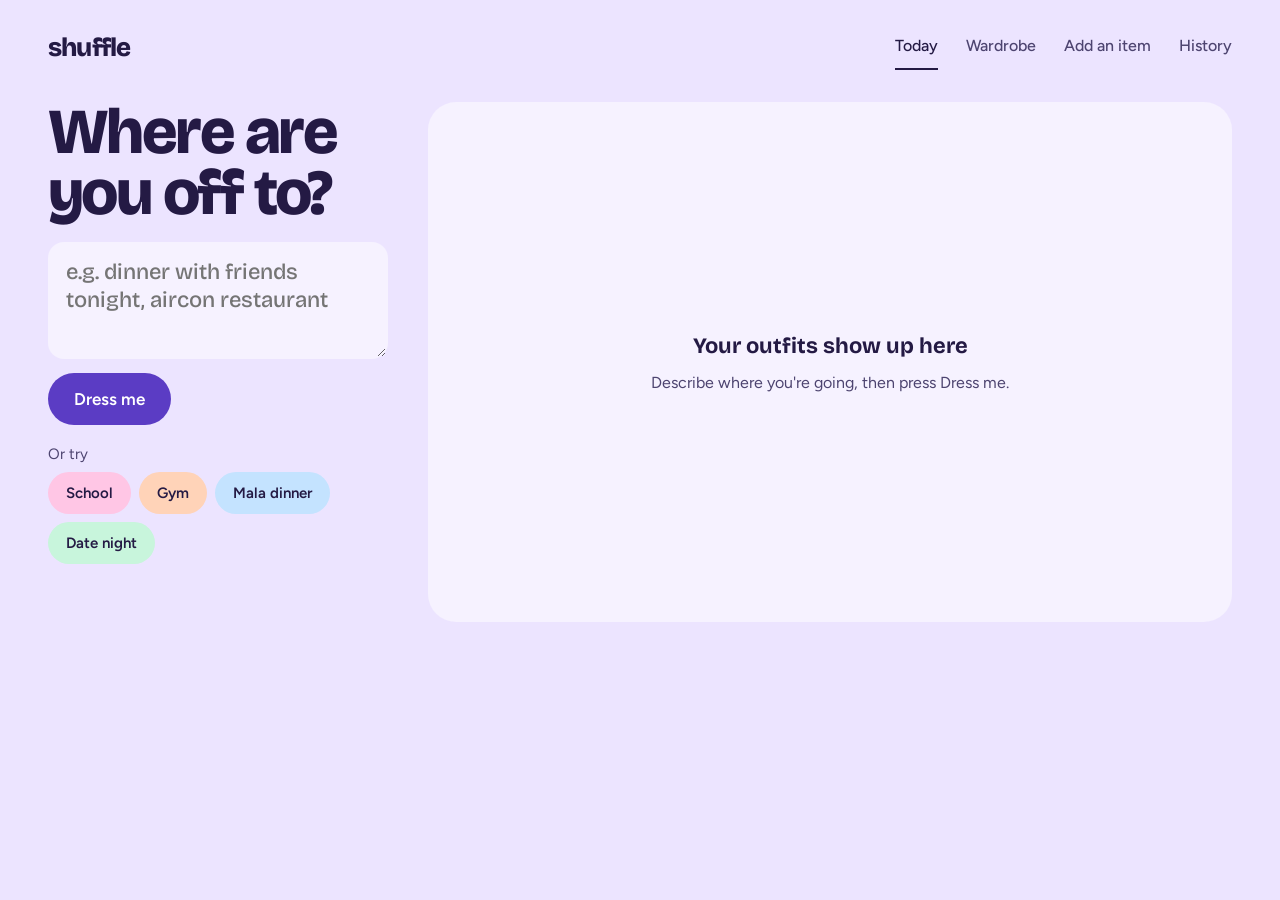
==== commit 4c5e1325: "Rename app to Shuffle" ====
--- a/web/index.html
+++ b/web/index.html
@@ -3,14 +3,14 @@
 <head>
 <meta charset="utf-8">
 <meta name="viewport" content="width=device-width, initial-scale=1">
-<title>Today — Vesti</title>
+<title>Today — Shuffle</title>
 <link rel="preconnect" href="https://fonts.googleapis.com">
 <link rel="stylesheet" href="https://fonts.googleapis.com/css2?family=Bricolage+Grotesque:opsz,wght@12..96,500;12..96,700;12..96,800&family=Figtree:wght@400;500;600&display=swap">
 <link rel="stylesheet" href="style.css?v=31">
 </head>
 <body>
 <header class="site-header">
-  <a class="wordmark" href="index.html">vesti</a>
+  <a class="wordmark" href="index.html">shuffle</a>
   <nav class="site-nav" aria-label="Main">
     <a href="index.html" aria-current="page">Today</a>
     <a href="wardrobe.html">Wardrobe</a>
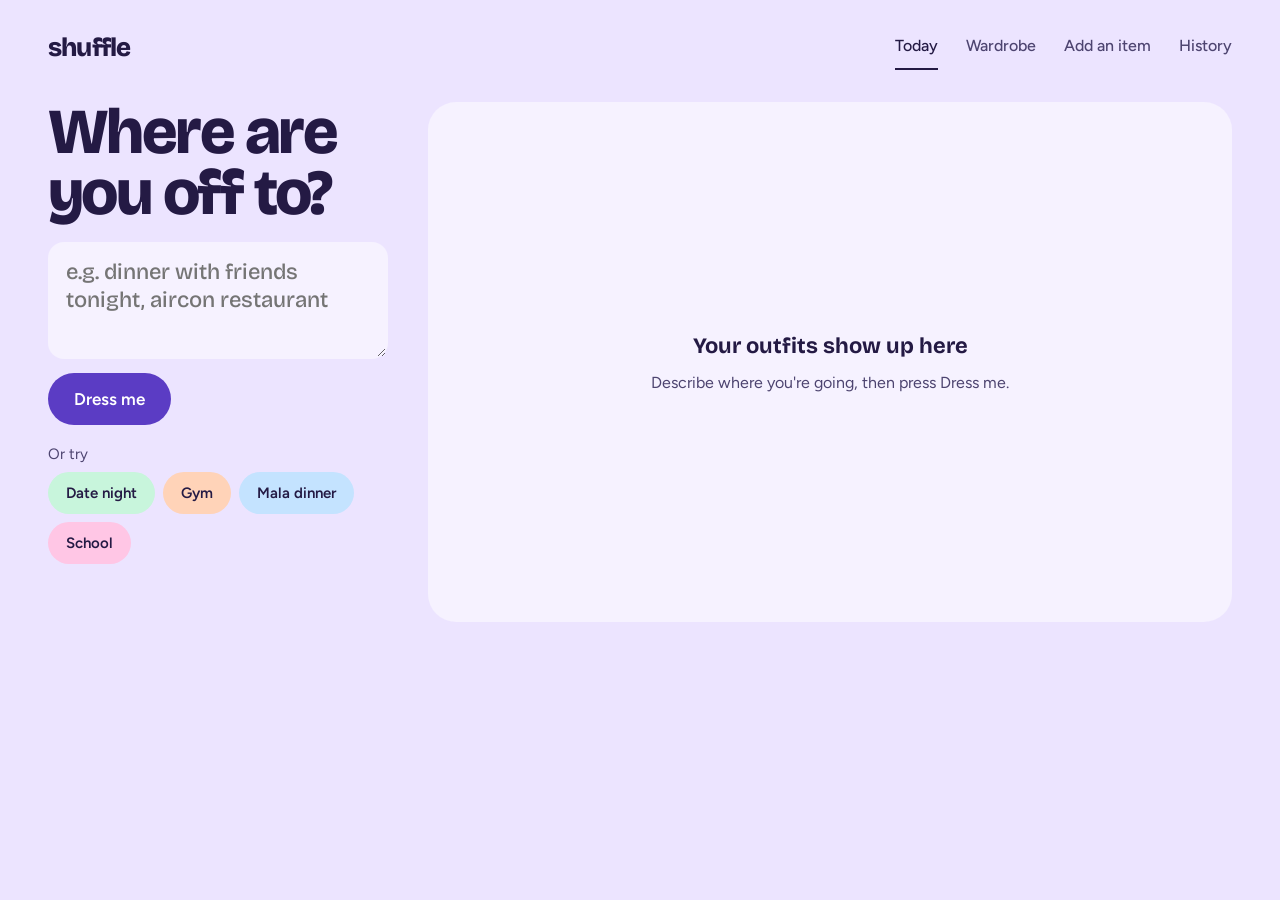
==== commit c5bd9200: "Mix short and long sleeves in the top shortlist; Today page tweaks - Tops when not cold or active: 3" ====
--- a/web/index.html
+++ b/web/index.html
@@ -6,7 +6,7 @@
 <title>Today — Shuffle</title>
 <link rel="preconnect" href="https://fonts.googleapis.com">
 <link rel="stylesheet" href="https://fonts.googleapis.com/css2?family=Bricolage+Grotesque:opsz,wght@12..96,500;12..96,700;12..96,800&family=Figtree:wght@400;500;600&display=swap">
-<link rel="stylesheet" href="style.css?v=31">
+<link rel="stylesheet" href="style.css?v=32">
 </head>
 <body>
 <header class="site-header">
@@ -30,10 +30,10 @@
     <div style="display: flex; flex-direction: column; gap: 6px">
       <span class="small muted">Or try</span>
       <div style="display: flex; flex-wrap: wrap; gap: 8px" id="ideas">
-        <button type="button" class="chip top">School</button>
+        <button type="button" class="chip peach">Date night</button>
         <button type="button" class="chip bottom">Gym</button>
         <button type="button" class="chip footwear">Mala dinner</button>
-        <button type="button" class="chip peach">Date night</button>
+        <button type="button" class="chip top">School</button>
       </div>
     </div>
     <div class="rail-box" id="railBox" hidden>
@@ -63,7 +63,7 @@
 </main>
 
 <script src="gsap.min.js"></script>
-<script src="common.js?v=31"></script>
+<script src="common.js?v=32"></script>
 <script>
 // Today: send the request to POST /outfits and lay out the outfits flat-lay style.
 // The latest outfits are remembered, so they're still here after you visit another page.
@@ -315,7 +315,6 @@
     img.dataset.slot = slot;
     img.item = item;
     img.classList.add("swappable");
-    img.title = `Tap to try a different ${SWAP_WORDS[slot]}`;
     img.addEventListener("click", () => openSwap(slot));
     if (MOTION) gsap.set(img, { rotation: rot });
     else img.style.transform = `rotate(${rot}deg)`;
